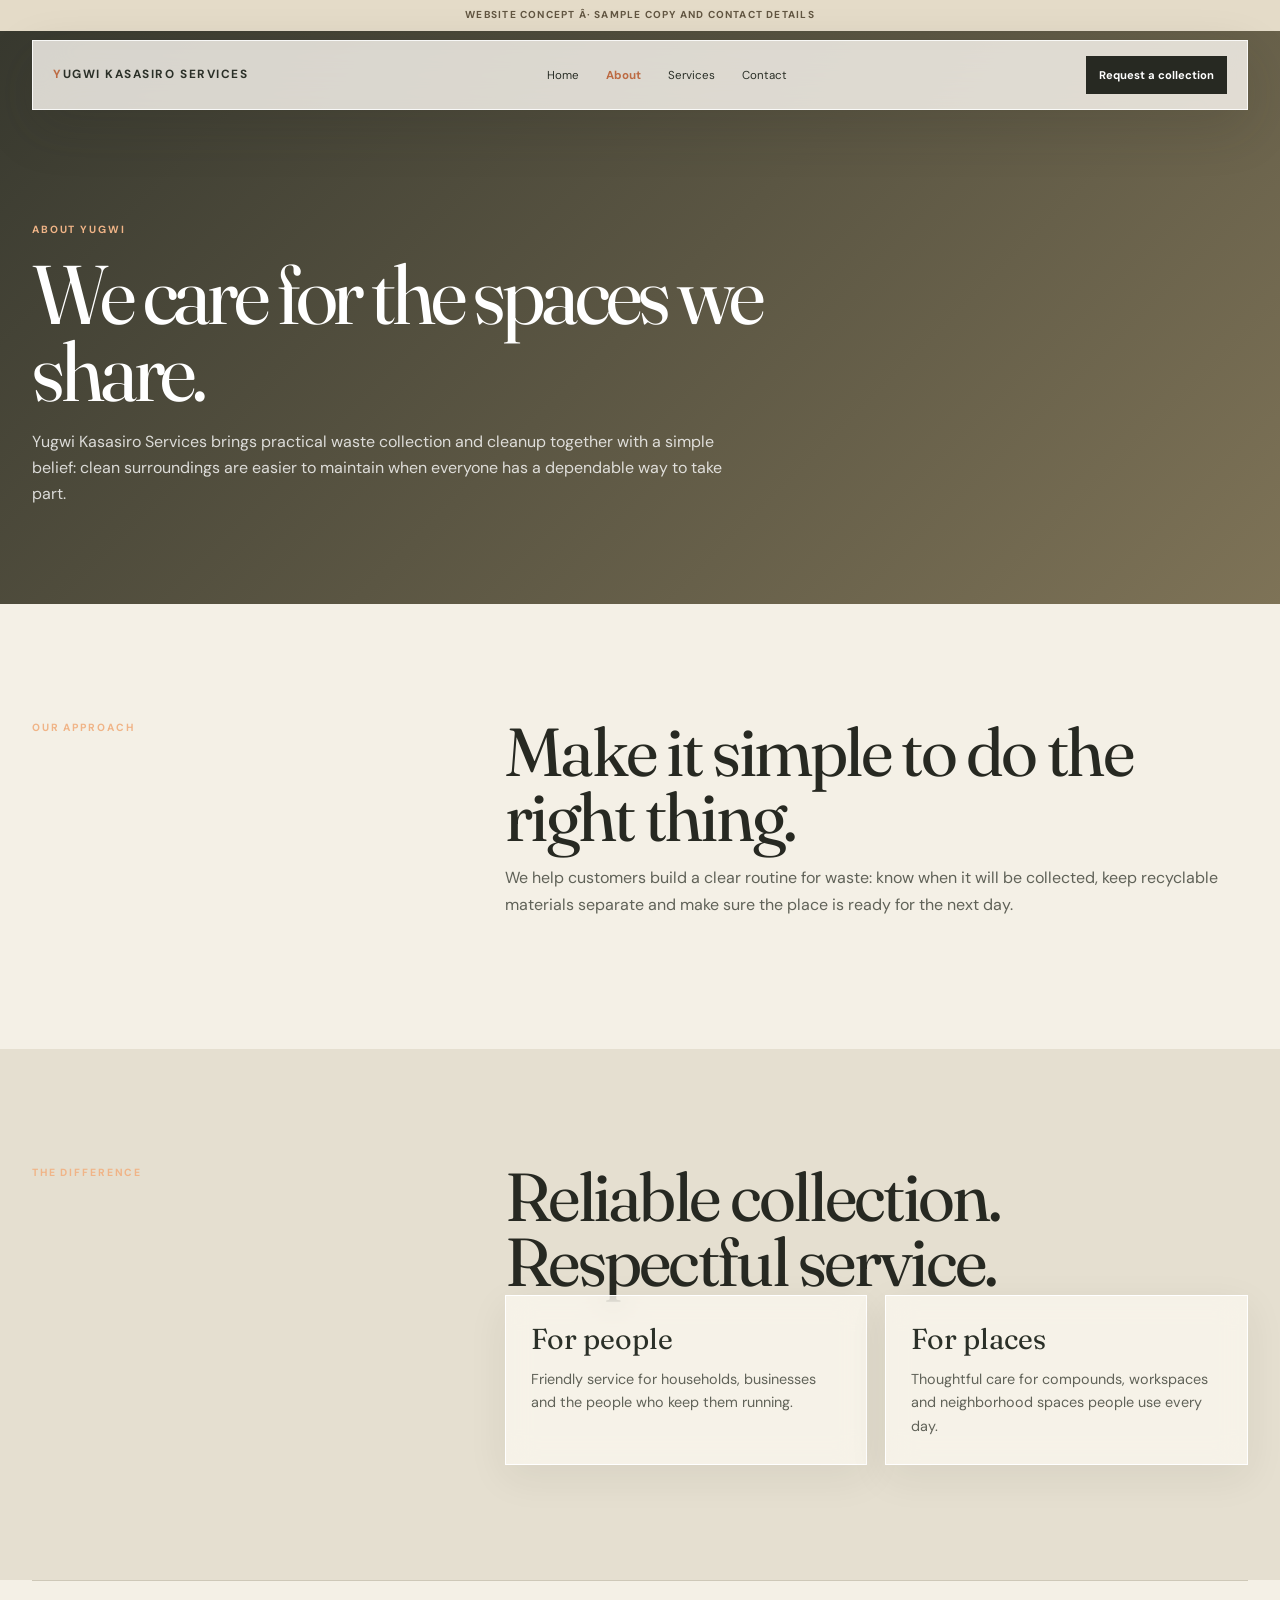
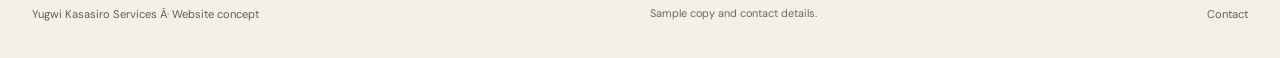
==== about.html @ 789e7cb8 "Remove concept sample banner" ====
﻿<!doctype html><html lang="en"><head><meta charset="utf-8"><meta name="viewport" content="width=device-width,initial-scale=1"><meta name="theme-color" content="#272922"><title>About | Yugwi Kasasiro Services</title><meta name="description" content="Learn about Yugwi Kasasiro Services and its approach to cleaner homes and shared places."><link rel="stylesheet" href="style.css"></head><body><div class="sample-strip">Website concept Â· sample copy and contact details</div><header class="site-header"><div class="wrap nav"><a class="brand" href="index.html"><span>Y</span>ugwi Kasasiro Services</a><nav class="nav-links" aria-label="Main navigation"><a href="index.html">Home</a><a aria-current="page" href="about.html">About</a><a href="services.html">Services</a><a href="contact.html">Contact</a></nav><a class="nav-contact" href="contact.html">Request a collection</a></div></header><main><section class="page-hero"><div class="wrap"><p class="eyebrow">About Yugwi</p><h1>We care for the spaces we share.</h1><p>Yugwi Kasasiro Services brings practical waste collection and cleanup together with a simple belief: clean surroundings are easier to maintain when everyone has a dependable way to take part.</p></div></section><section class="section"><div class="wrap intro-grid"><p class="label">Our approach</p><div><h2>Make it simple to do the right thing.</h2><p class="section-copy">We help customers build a clear routine for waste: know when it will be collected, keep recyclable materials separate and make sure the place is ready for the next day.</p></div></div></section><section class="section highlight"><div class="wrap"><div class="intro-grid"><p class="label">The difference</p><div><h2>Reliable collection. Respectful service.</h2><div class="columns"><article class="column-card"><h3>For people</h3><p>Friendly service for households, businesses and the people who keep them running.</p></article><article class="column-card"><h3>For places</h3><p>Thoughtful care for compounds, workspaces and neighborhood spaces people use every day.</p></article></div></div></div></div></section></main><footer class="wrap footer"><span>Yugwi Kasasiro Services Â· Website concept</span><span class="fiction-note">Sample copy and contact details.</span><a href="contact.html">Contact</a></footer></body></html>
---- style.css ----
@import url('https://fonts.googleapis.com/css2?family=DM+Sans:wght@400;500;600;700&family=Fraunces:opsz,wght@9..144,400;9..144,500&display=swap');
:root{--charcoal:#272922;--moss:#61704d;--rust:#bd6b43;--sand:#e8ddc8;--paper:#f4f0e6;--white:rgba(255,252,245,.77);--ink:#2b3028;--muted:#606258;--display:'Fraunces',Georgia,serif;--body:'DM Sans',Arial,sans-serif;--max:1320px}*{box-sizing:border-box}html{scroll-behavior:smooth}body{margin:0;background:var(--paper);color:var(--ink);font:400 16px/1.65 var(--body)}a{color:inherit}img{display:block;width:100%;height:100%;object-fit:cover}.wrap{width:min(var(--max),calc(100% - 64px));margin:auto}.sample-strip{padding:7px 5vw;background:#e4dbc8;color:#625642;text-align:center;font-size:.63rem;font-weight:700;letter-spacing:.12em;text-transform:uppercase}.site-header{position:absolute;z-index:10;top:40px;left:0;right:0}.nav{display:grid;grid-template-columns:auto 1fr auto;gap:26px;align-items:center;padding:15px 20px;background:rgba(255,252,245,.8);border:1px solid rgba(255,255,255,.83);box-shadow:0 18px 52px rgba(38,38,29,.16);backdrop-filter:blur(20px);-webkit-backdrop-filter:blur(20px)}.brand{font-size:.74rem;font-weight:700;letter-spacing:.13em;text-transform:uppercase;text-decoration:none}.brand span{color:var(--rust)}.nav-links{display:flex;justify-content:center;gap:clamp(15px,2.1vw,30px)}.nav-links a{font-size:.72rem;text-decoration:none}.nav-links a[aria-current=page]{color:var(--rust);font-weight:700}.nav-contact{padding:10px 13px;background:var(--charcoal);color:white;text-decoration:none;font-size:.7rem;font-weight:700}.hero{position:relative;min-height:740px;display:grid;grid-template-columns:1.05fr .95fr;gap:5vw;align-items:center;padding:160px 0 75px;color:white;background:#33372c;overflow:hidden}.hero>img{position:absolute;inset:0;z-index:0}.hero:after{content:'';position:absolute;inset:0;z-index:1;background:linear-gradient(90deg,rgba(31,34,28,.91),rgba(35,38,30,.71) 47%,rgba(29,31,26,.14)),linear-gradient(0deg,rgba(22,25,20,.35),transparent 55%)}.hero-copy,.hero-panel{position:relative;z-index:2}.eyebrow,.label{margin:0;color:#f0b487;font-size:.65rem;font-weight:700;letter-spacing:.18em;text-transform:uppercase}.hero h1{max-width:740px;margin:21px 0;font:400 clamp(3.4rem,7vw,7rem)/.93 var(--display);letter-spacing:-.05em}.hero h1 em{color:#e9b386;font-weight:400}.hero-lead{max-width:550px;color:rgba(255,255,255,.82);font-size:1rem}.link-button{display:inline-flex;gap:18px;align-items:center;margin-top:19px;padding:13px 16px;background:#e4ac7e;color:#332d26;text-decoration:none;font-size:.75rem;font-weight:700}.hero-panel{justify-self:end;width:min(100%,380px);padding:25px;background:rgba(248,244,232,.18);border:1px solid rgba(255,255,255,.58);box-shadow:0 20px 60px rgba(0,0,0,.2);backdrop-filter:blur(20px);-webkit-backdrop-filter:blur(20px)}.hero-panel h2{margin:9px 0 13px;font:400 1.95rem/1.05 var(--display)}.hero-panel p{margin:0;color:rgba(255,255,255,.82);font-size:.81rem}.hero-panel .label{color:#f2bd92}.section{padding:clamp(76px,9vw,122px) 0}.intro-grid{display:grid;grid-template-columns:.65fr 1.35fr;gap:9vw}.section h2{margin:0;color:var(--charcoal);font:400 clamp(2.7rem,5.3vw,5.3rem)/.96 var(--display);letter-spacing:-.04em}.section-copy{max-width:750px;color:var(--muted)}.service-list{display:grid;grid-template-columns:repeat(3,1fr);gap:12px;margin-top:40px}.service-card{min-height:218px;padding:23px;background:rgba(255,252,245,.64);border:1px solid rgba(255,255,255,.95);box-shadow:0 14px 42px rgba(47,45,34,.08);backdrop-filter:blur(15px);-webkit-backdrop-filter:blur(15px)}.service-card .number{color:var(--rust);font:400 1.65rem var(--display)}.service-card h3{margin:30px 0 10px;font:400 1.65rem/1 var(--display)}.service-card p{margin:0;color:var(--muted);font-size:.84rem}.highlight{background:#e5dfd0}.feature{display:grid;grid-template-columns:1fr .75fr;gap:8vw;align-items:center}.feature-note{padding:30px;background:rgba(255,252,245,.67);border:1px solid white;box-shadow:0 14px 42px rgba(47,45,34,.08);backdrop-filter:blur(15px);-webkit-backdrop-filter:blur(15px)}.feature-note .label{color:#9a573b}.feature-note p{color:var(--muted)}.columns{display:grid;grid-template-columns:repeat(2,1fr);gap:18px}.column-card{padding:25px;background:rgba(255,252,245,.66);border:1px solid white;box-shadow:0 12px 38px rgba(47,45,34,.07);backdrop-filter:blur(15px);-webkit-backdrop-filter:blur(15px)}.column-card h3{margin:0 0 12px;font:400 1.8rem var(--display)}.column-card p{margin:0;color:var(--muted);font-size:.9rem}.contact-panel{display:flex;justify-content:space-between;align-items:center;gap:26px;padding:30px;background:rgba(255,252,245,.67);border:1px solid white;box-shadow:0 14px 42px rgba(47,45,34,.08);backdrop-filter:blur(15px);-webkit-backdrop-filter:blur(15px)}.contact-panel h2{margin:6px 0;font-size:clamp(2.5rem,4.5vw,4.4rem)}.contact-panel p{margin:0;color:var(--muted);font-size:.86rem}.contact-details{display:grid;gap:8px;text-align:right;font-size:.79rem}.contact-details a{text-decoration:none}.page-hero{padding:190px 0 80px;background:linear-gradient(135deg,#38392f,#7e7357);color:white}.page-hero h1{max-width:850px;margin:18px 0;font:400 clamp(3.3rem,6.5vw,6.2rem)/.93 var(--display);letter-spacing:-.05em}.page-hero p:last-child{max-width:700px;color:rgba(255,255,255,.8)}.footer{display:flex;justify-content:space-between;gap:24px;padding:24px 0 34px;border-top:1px solid #cec8b8;color:#625f54;font-size:.7rem}.footer a{text-decoration:none}.fiction-note{font-size:.68rem;color:#6c6a60}.nav:focus-within,.link-button:focus-visible,a:focus-visible{outline:3px solid var(--rust);outline-offset:4px}@media(max-width:820px){.wrap{width:min(100% - 36px,var(--max))}.site-header{top:30px}.nav{grid-template-columns:1fr auto;gap:11px}.brand{grid-column:1/-1}.nav-links{justify-content:flex-start;flex-wrap:wrap;gap:14px}.nav-links a{font-size:.68rem}.nav-contact{justify-self:end}.hero{min-height:830px;grid-template-columns:1fr;align-content:end;gap:23px;padding:185px 0 42px}.hero h1{font-size:clamp(3.35rem,12vw,5.8rem)}.hero-panel{justify-self:start;width:min(100%,470px)}.intro-grid,.feature{grid-template-columns:1fr;gap:20px}.service-list,.columns{grid-template-columns:1fr}.service-card{min-height:165px}.service-card h3{margin-top:18px}.contact-panel{align-items:flex-start;flex-direction:column}.contact-details{text-align:left}.footer{flex-direction:column;gap:9px}}@media(prefers-reduced-motion:reduce){html{scroll-behavior:auto}*{animation:none!important;transition:none!important}}
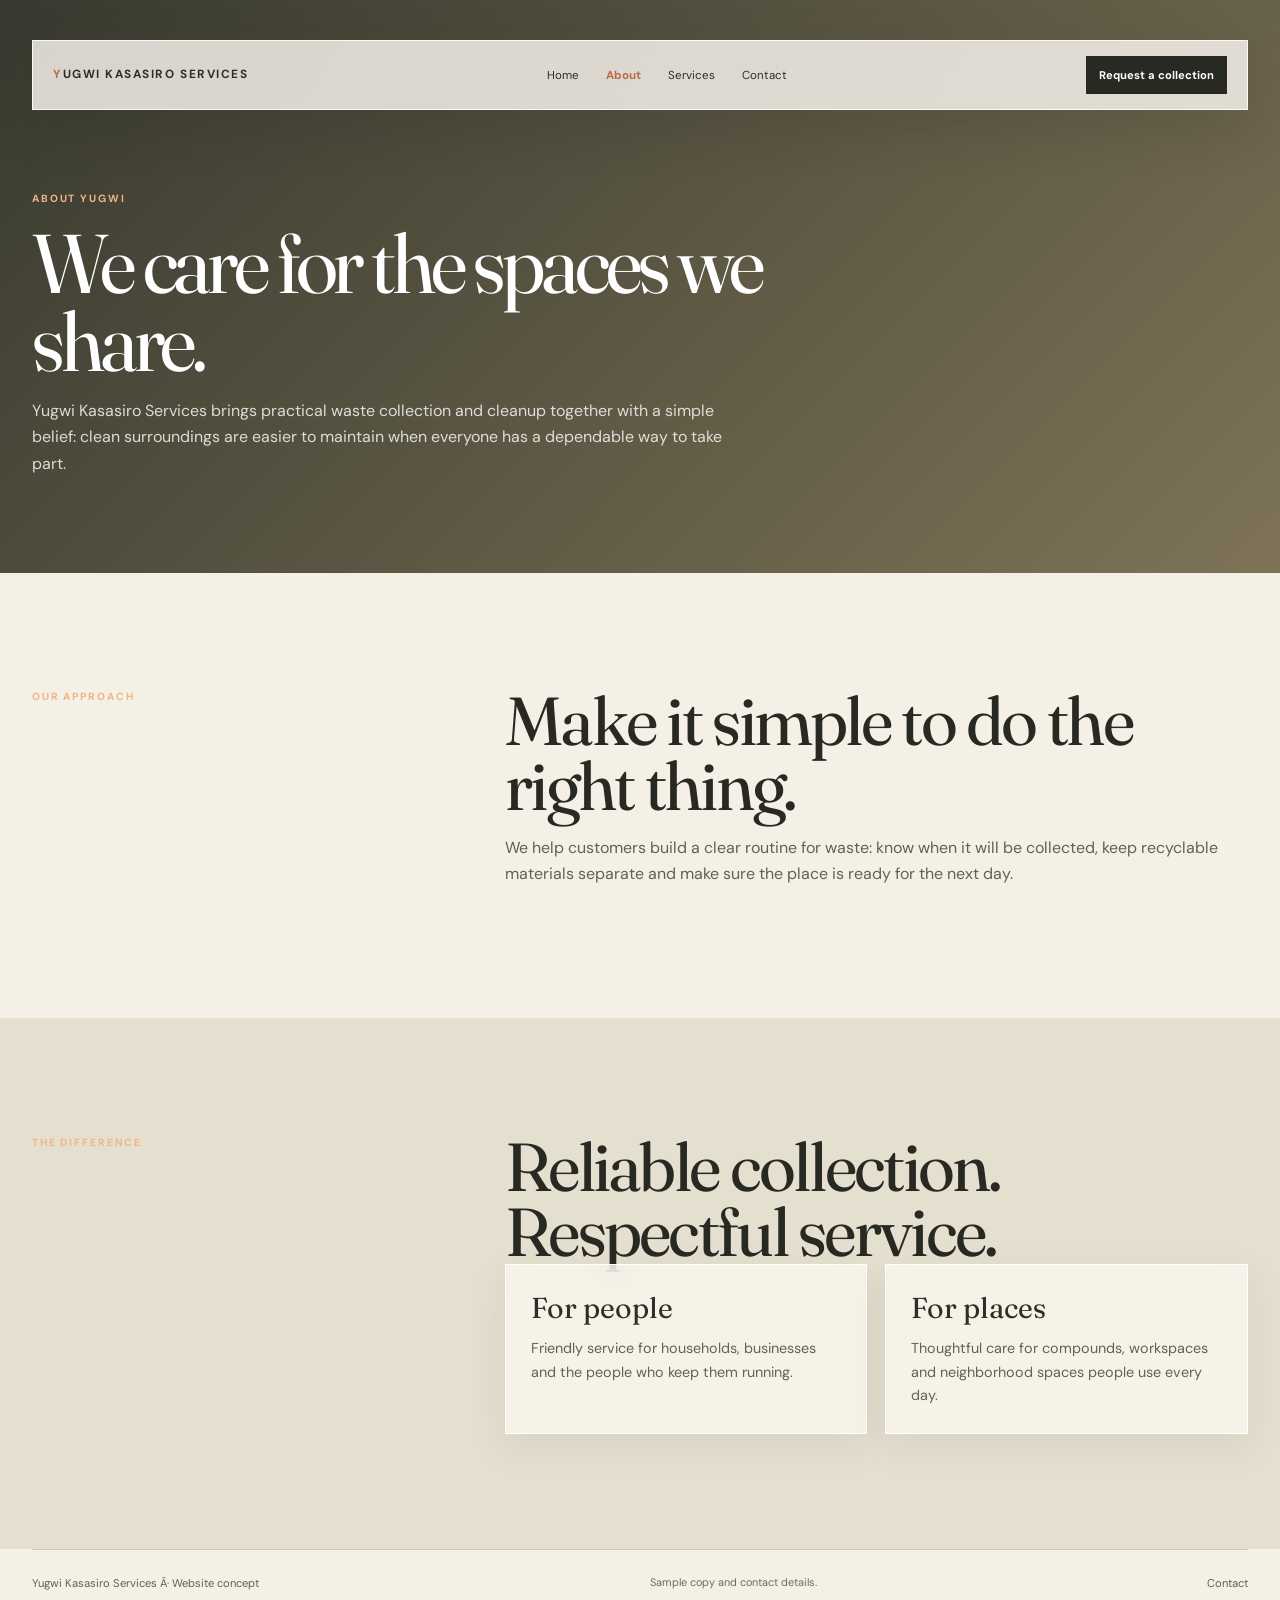
==== commit 6eac09d7: "Remove sample banner from site" ====
--- a/about.html
+++ b/about.html
@@ -1 +1 @@
-﻿<!doctype html><html lang="en"><head><meta charset="utf-8"><meta name="viewport" content="width=device-width,initial-scale=1"><meta name="theme-color" content="#272922"><title>About | Yugwi Kasasiro Services</title><meta name="description" content="Learn about Yugwi Kasasiro Services and its approach to cleaner homes and shared places."><link rel="stylesheet" href="style.css"></head><body><div class="sample-strip">Website concept Â· sample copy and contact details</div><header class="site-header"><div class="wrap nav"><a class="brand" href="index.html"><span>Y</span>ugwi Kasasiro Services</a><nav class="nav-links" aria-label="Main navigation"><a href="index.html">Home</a><a aria-current="page" href="about.html">About</a><a href="services.html">Services</a><a href="contact.html">Contact</a></nav><a class="nav-contact" href="contact.html">Request a collection</a></div></header><main><section class="page-hero"><div class="wrap"><p class="eyebrow">About Yugwi</p><h1>We care for the spaces we share.</h1><p>Yugwi Kasasiro Services brings practical waste collection and cleanup together with a simple belief: clean surroundings are easier to maintain when everyone has a dependable way to take part.</p></div></section><section class="section"><div class="wrap intro-grid"><p class="label">Our approach</p><div><h2>Make it simple to do the right thing.</h2><p class="section-copy">We help customers build a clear routine for waste: know when it will be collected, keep recyclable materials separate and make sure the place is ready for the next day.</p></div></div></section><section class="section highlight"><div class="wrap"><div class="intro-grid"><p class="label">The difference</p><div><h2>Reliable collection. Respectful service.</h2><div class="columns"><article class="column-card"><h3>For people</h3><p>Friendly service for households, businesses and the people who keep them running.</p></article><article class="column-card"><h3>For places</h3><p>Thoughtful care for compounds, workspaces and neighborhood spaces people use every day.</p></article></div></div></div></div></section></main><footer class="wrap footer"><span>Yugwi Kasasiro Services Â· Website concept</span><span class="fiction-note">Sample copy and contact details.</span><a href="contact.html">Contact</a></footer></body></html>
+<!doctype html><html lang="en"><head><meta charset="utf-8"><meta name="viewport" content="width=device-width,initial-scale=1"><meta name="theme-color" content="#272922"><title>About | Yugwi Kasasiro Services</title><meta name="description" content="Learn about Yugwi Kasasiro Services and its approach to cleaner homes and shared places."><link rel="stylesheet" href="style.css"></head><body><header class="site-header"><div class="wrap nav"><a class="brand" href="index.html"><span>Y</span>ugwi Kasasiro Services</a><nav class="nav-links" aria-label="Main navigation"><a href="index.html">Home</a><a aria-current="page" href="about.html">About</a><a href="services.html">Services</a><a href="contact.html">Contact</a></nav><a class="nav-contact" href="contact.html">Request a collection</a></div></header><main><section class="page-hero"><div class="wrap"><p class="eyebrow">About Yugwi</p><h1>We care for the spaces we share.</h1><p>Yugwi Kasasiro Services brings practical waste collection and cleanup together with a simple belief: clean surroundings are easier to maintain when everyone has a dependable way to take part.</p></div></section><section class="section"><div class="wrap intro-grid"><p class="label">Our approach</p><div><h2>Make it simple to do the right thing.</h2><p class="section-copy">We help customers build a clear routine for waste: know when it will be collected, keep recyclable materials separate and make sure the place is ready for the next day.</p></div></div></section><section class="section highlight"><div class="wrap"><div class="intro-grid"><p class="label">The difference</p><div><h2>Reliable collection. Respectful service.</h2><div class="columns"><article class="column-card"><h3>For people</h3><p>Friendly service for households, businesses and the people who keep them running.</p></article><article class="column-card"><h3>For places</h3><p>Thoughtful care for compounds, workspaces and neighborhood spaces people use every day.</p></article></div></div></div></div></section></main><footer class="wrap footer"><span>Yugwi Kasasiro Services Â· Website concept</span><span class="fiction-note">Sample copy and contact details.</span><a href="contact.html">Contact</a></footer></body></html>
--- a/style.css
+++ b/style.css
@@ -1,2 +1,2 @@
 @import url('https://fonts.googleapis.com/css2?family=DM+Sans:wght@400;500;600;700&family=Fraunces:opsz,wght@9..144,400;9..144,500&display=swap');
-:root{--charcoal:#272922;--moss:#61704d;--rust:#bd6b43;--sand:#e8ddc8;--paper:#f4f0e6;--white:rgba(255,252,245,.77);--ink:#2b3028;--muted:#606258;--display:'Fraunces',Georgia,serif;--body:'DM Sans',Arial,sans-serif;--max:1320px}*{box-sizing:border-box}html{scroll-behavior:smooth}body{margin:0;background:var(--paper);color:var(--ink);font:400 16px/1.65 var(--body)}a{color:inherit}img{display:block;width:100%;height:100%;object-fit:cover}.wrap{width:min(var(--max),calc(100% - 64px));margin:auto}.sample-strip{padding:7px 5vw;background:#e4dbc8;color:#625642;text-align:center;font-size:.63rem;font-weight:700;letter-spacing:.12em;text-transform:uppercase}.site-header{position:absolute;z-index:10;top:40px;left:0;right:0}.nav{display:grid;grid-template-columns:auto 1fr auto;gap:26px;align-items:center;padding:15px 20px;background:rgba(255,252,245,.8);border:1px solid rgba(255,255,255,.83);box-shadow:0 18px 52px rgba(38,38,29,.16);backdrop-filter:blur(20px);-webkit-backdrop-filter:blur(20px)}.brand{font-size:.74rem;font-weight:700;letter-spacing:.13em;text-transform:uppercase;text-decoration:none}.brand span{color:var(--rust)}.nav-links{display:flex;justify-content:center;gap:clamp(15px,2.1vw,30px)}.nav-links a{font-size:.72rem;text-decoration:none}.nav-links a[aria-current=page]{color:var(--rust);font-weight:700}.nav-contact{padding:10px 13px;background:var(--charcoal);color:white;text-decoration:none;font-size:.7rem;font-weight:700}.hero{position:relative;min-height:740px;display:grid;grid-template-columns:1.05fr .95fr;gap:5vw;align-items:center;padding:160px 0 75px;color:white;background:#33372c;overflow:hidden}.hero>img{position:absolute;inset:0;z-index:0}.hero:after{content:'';position:absolute;inset:0;z-index:1;background:linear-gradient(90deg,rgba(31,34,28,.91),rgba(35,38,30,.71) 47%,rgba(29,31,26,.14)),linear-gradient(0deg,rgba(22,25,20,.35),transparent 55%)}.hero-copy,.hero-panel{position:relative;z-index:2}.eyebrow,.label{margin:0;color:#f0b487;font-size:.65rem;font-weight:700;letter-spacing:.18em;text-transform:uppercase}.hero h1{max-width:740px;margin:21px 0;font:400 clamp(3.4rem,7vw,7rem)/.93 var(--display);letter-spacing:-.05em}.hero h1 em{color:#e9b386;font-weight:400}.hero-lead{max-width:550px;color:rgba(255,255,255,.82);font-size:1rem}.link-button{display:inline-flex;gap:18px;align-items:center;margin-top:19px;padding:13px 16px;background:#e4ac7e;color:#332d26;text-decoration:none;font-size:.75rem;font-weight:700}.hero-panel{justify-self:end;width:min(100%,380px);padding:25px;background:rgba(248,244,232,.18);border:1px solid rgba(255,255,255,.58);box-shadow:0 20px 60px rgba(0,0,0,.2);backdrop-filter:blur(20px);-webkit-backdrop-filter:blur(20px)}.hero-panel h2{margin:9px 0 13px;font:400 1.95rem/1.05 var(--display)}.hero-panel p{margin:0;color:rgba(255,255,255,.82);font-size:.81rem}.hero-panel .label{color:#f2bd92}.section{padding:clamp(76px,9vw,122px) 0}.intro-grid{display:grid;grid-template-columns:.65fr 1.35fr;gap:9vw}.section h2{margin:0;color:var(--charcoal);font:400 clamp(2.7rem,5.3vw,5.3rem)/.96 var(--display);letter-spacing:-.04em}.section-copy{max-width:750px;color:var(--muted)}.service-list{display:grid;grid-template-columns:repeat(3,1fr);gap:12px;margin-top:40px}.service-card{min-height:218px;padding:23px;background:rgba(255,252,245,.64);border:1px solid rgba(255,255,255,.95);box-shadow:0 14px 42px rgba(47,45,34,.08);backdrop-filter:blur(15px);-webkit-backdrop-filter:blur(15px)}.service-card .number{color:var(--rust);font:400 1.65rem var(--display)}.service-card h3{margin:30px 0 10px;font:400 1.65rem/1 var(--display)}.service-card p{margin:0;color:var(--muted);font-size:.84rem}.highlight{background:#e5dfd0}.feature{display:grid;grid-template-columns:1fr .75fr;gap:8vw;align-items:center}.feature-note{padding:30px;background:rgba(255,252,245,.67);border:1px solid white;box-shadow:0 14px 42px rgba(47,45,34,.08);backdrop-filter:blur(15px);-webkit-backdrop-filter:blur(15px)}.feature-note .label{color:#9a573b}.feature-note p{color:var(--muted)}.columns{display:grid;grid-template-columns:repeat(2,1fr);gap:18px}.column-card{padding:25px;background:rgba(255,252,245,.66);border:1px solid white;box-shadow:0 12px 38px rgba(47,45,34,.07);backdrop-filter:blur(15px);-webkit-backdrop-filter:blur(15px)}.column-card h3{margin:0 0 12px;font:400 1.8rem var(--display)}.column-card p{margin:0;color:var(--muted);font-size:.9rem}.contact-panel{display:flex;justify-content:space-between;align-items:center;gap:26px;padding:30px;background:rgba(255,252,245,.67);border:1px solid white;box-shadow:0 14px 42px rgba(47,45,34,.08);backdrop-filter:blur(15px);-webkit-backdrop-filter:blur(15px)}.contact-panel h2{margin:6px 0;font-size:clamp(2.5rem,4.5vw,4.4rem)}.contact-panel p{margin:0;color:var(--muted);font-size:.86rem}.contact-details{display:grid;gap:8px;text-align:right;font-size:.79rem}.contact-details a{text-decoration:none}.page-hero{padding:190px 0 80px;background:linear-gradient(135deg,#38392f,#7e7357);color:white}.page-hero h1{max-width:850px;margin:18px 0;font:400 clamp(3.3rem,6.5vw,6.2rem)/.93 var(--display);letter-spacing:-.05em}.page-hero p:last-child{max-width:700px;color:rgba(255,255,255,.8)}.footer{display:flex;justify-content:space-between;gap:24px;padding:24px 0 34px;border-top:1px solid #cec8b8;color:#625f54;font-size:.7rem}.footer a{text-decoration:none}.fiction-note{font-size:.68rem;color:#6c6a60}.nav:focus-within,.link-button:focus-visible,a:focus-visible{outline:3px solid var(--rust);outline-offset:4px}@media(max-width:820px){.wrap{width:min(100% - 36px,var(--max))}.site-header{top:30px}.nav{grid-template-columns:1fr auto;gap:11px}.brand{grid-column:1/-1}.nav-links{justify-content:flex-start;flex-wrap:wrap;gap:14px}.nav-links a{font-size:.68rem}.nav-contact{justify-self:end}.hero{min-height:830px;grid-template-columns:1fr;align-content:end;gap:23px;padding:185px 0 42px}.hero h1{font-size:clamp(3.35rem,12vw,5.8rem)}.hero-panel{justify-self:start;width:min(100%,470px)}.intro-grid,.feature{grid-template-columns:1fr;gap:20px}.service-list,.columns{grid-template-columns:1fr}.service-card{min-height:165px}.service-card h3{margin-top:18px}.contact-panel{align-items:flex-start;flex-direction:column}.contact-details{text-align:left}.footer{flex-direction:column;gap:9px}}@media(prefers-reduced-motion:reduce){html{scroll-behavior:auto}*{animation:none!important;transition:none!important}}
+:root{--charcoal:#272922;--moss:#61704d;--rust:#bd6b43;--sand:#e8ddc8;--paper:#f4f0e6;--white:rgba(255,252,245,.77);--ink:#2b3028;--muted:#606258;--display:'Fraunces',Georgia,serif;--body:'DM Sans',Arial,sans-serif;--max:1320px}*{box-sizing:border-box}html{scroll-behavior:smooth}body{margin:0;background:var(--paper);color:var(--ink);font:400 16px/1.65 var(--body)}a{color:inherit}img{display:block;width:100%;height:100%;object-fit:cover}.wrap{width:min(var(--max),calc(100% - 64px));margin:auto}.site-header{position:absolute;z-index:10;top:40px;left:0;right:0}.nav{display:grid;grid-template-columns:auto 1fr auto;gap:26px;align-items:center;padding:15px 20px;background:rgba(255,252,245,.8);border:1px solid rgba(255,255,255,.83);box-shadow:0 18px 52px rgba(38,38,29,.16);backdrop-filter:blur(20px);-webkit-backdrop-filter:blur(20px)}.brand{font-size:.74rem;font-weight:700;letter-spacing:.13em;text-transform:uppercase;text-decoration:none}.brand span{color:var(--rust)}.nav-links{display:flex;justify-content:center;gap:clamp(15px,2.1vw,30px)}.nav-links a{font-size:.72rem;text-decoration:none}.nav-links a[aria-current=page]{color:var(--rust);font-weight:700}.nav-contact{padding:10px 13px;background:var(--charcoal);color:white;text-decoration:none;font-size:.7rem;font-weight:700}.hero{position:relative;min-height:740px;display:grid;grid-template-columns:1.05fr .95fr;gap:5vw;align-items:center;padding:160px 0 75px;color:white;background:#33372c;overflow:hidden}.hero>img{position:absolute;inset:0;z-index:0}.hero:after{content:'';position:absolute;inset:0;z-index:1;background:linear-gradient(90deg,rgba(31,34,28,.91),rgba(35,38,30,.71) 47%,rgba(29,31,26,.14)),linear-gradient(0deg,rgba(22,25,20,.35),transparent 55%)}.hero-copy,.hero-panel{position:relative;z-index:2}.eyebrow,.label{margin:0;color:#f0b487;font-size:.65rem;font-weight:700;letter-spacing:.18em;text-transform:uppercase}.hero h1{max-width:740px;margin:21px 0;font:400 clamp(3.4rem,7vw,7rem)/.93 var(--display);letter-spacing:-.05em}.hero h1 em{color:#e9b386;font-weight:400}.hero-lead{max-width:550px;color:rgba(255,255,255,.82);font-size:1rem}.link-button{display:inline-flex;gap:18px;align-items:center;margin-top:19px;padding:13px 16px;background:#e4ac7e;color:#332d26;text-decoration:none;font-size:.75rem;font-weight:700}.hero-panel{justify-self:end;width:min(100%,380px);padding:25px;background:rgba(248,244,232,.18);border:1px solid rgba(255,255,255,.58);box-shadow:0 20px 60px rgba(0,0,0,.2);backdrop-filter:blur(20px);-webkit-backdrop-filter:blur(20px)}.hero-panel h2{margin:9px 0 13px;font:400 1.95rem/1.05 var(--display)}.hero-panel p{margin:0;color:rgba(255,255,255,.82);font-size:.81rem}.hero-panel .label{color:#f2bd92}.section{padding:clamp(76px,9vw,122px) 0}.intro-grid{display:grid;grid-template-columns:.65fr 1.35fr;gap:9vw}.section h2{margin:0;color:var(--charcoal);font:400 clamp(2.7rem,5.3vw,5.3rem)/.96 var(--display);letter-spacing:-.04em}.section-copy{max-width:750px;color:var(--muted)}.service-list{display:grid;grid-template-columns:repeat(3,1fr);gap:12px;margin-top:40px}.service-card{min-height:218px;padding:23px;background:rgba(255,252,245,.64);border:1px solid rgba(255,255,255,.95);box-shadow:0 14px 42px rgba(47,45,34,.08);backdrop-filter:blur(15px);-webkit-backdrop-filter:blur(15px)}.service-card .number{color:var(--rust);font:400 1.65rem var(--display)}.service-card h3{margin:30px 0 10px;font:400 1.65rem/1 var(--display)}.service-card p{margin:0;color:var(--muted);font-size:.84rem}.highlight{background:#e5dfd0}.feature{display:grid;grid-template-columns:1fr .75fr;gap:8vw;align-items:center}.feature-note{padding:30px;background:rgba(255,252,245,.67);border:1px solid white;box-shadow:0 14px 42px rgba(47,45,34,.08);backdrop-filter:blur(15px);-webkit-backdrop-filter:blur(15px)}.feature-note .label{color:#9a573b}.feature-note p{color:var(--muted)}.columns{display:grid;grid-template-columns:repeat(2,1fr);gap:18px}.column-card{padding:25px;background:rgba(255,252,245,.66);border:1px solid white;box-shadow:0 12px 38px rgba(47,45,34,.07);backdrop-filter:blur(15px);-webkit-backdrop-filter:blur(15px)}.column-card h3{margin:0 0 12px;font:400 1.8rem var(--display)}.column-card p{margin:0;color:var(--muted);font-size:.9rem}.contact-panel{display:flex;justify-content:space-between;align-items:center;gap:26px;padding:30px;background:rgba(255,252,245,.67);border:1px solid white;box-shadow:0 14px 42px rgba(47,45,34,.08);backdrop-filter:blur(15px);-webkit-backdrop-filter:blur(15px)}.contact-panel h2{margin:6px 0;font-size:clamp(2.5rem,4.5vw,4.4rem)}.contact-panel p{margin:0;color:var(--muted);font-size:.86rem}.contact-details{display:grid;gap:8px;text-align:right;font-size:.79rem}.contact-details a{text-decoration:none}.page-hero{padding:190px 0 80px;background:linear-gradient(135deg,#38392f,#7e7357);color:white}.page-hero h1{max-width:850px;margin:18px 0;font:400 clamp(3.3rem,6.5vw,6.2rem)/.93 var(--display);letter-spacing:-.05em}.page-hero p:last-child{max-width:700px;color:rgba(255,255,255,.8)}.footer{display:flex;justify-content:space-between;gap:24px;padding:24px 0 34px;border-top:1px solid #cec8b8;color:#625f54;font-size:.7rem}.footer a{text-decoration:none}.fiction-note{font-size:.68rem;color:#6c6a60}.nav:focus-within,.link-button:focus-visible,a:focus-visible{outline:3px solid var(--rust);outline-offset:4px}@media(max-width:820px){.wrap{width:min(100% - 36px,var(--max))}.site-header{top:30px}.nav{grid-template-columns:1fr auto;gap:11px}.brand{grid-column:1/-1}.nav-links{justify-content:flex-start;flex-wrap:wrap;gap:14px}.nav-links a{font-size:.68rem}.nav-contact{justify-self:end}.hero{min-height:830px;grid-template-columns:1fr;align-content:end;gap:23px;padding:185px 0 42px}.hero h1{font-size:clamp(3.35rem,12vw,5.8rem)}.hero-panel{justify-self:start;width:min(100%,470px)}.intro-grid,.feature{grid-template-columns:1fr;gap:20px}.service-list,.columns{grid-template-columns:1fr}.service-card{min-height:165px}.service-card h3{margin-top:18px}.contact-panel{align-items:flex-start;flex-direction:column}.contact-details{text-align:left}.footer{flex-direction:column;gap:9px}}@media(prefers-reduced-motion:reduce){html{scroll-behavior:auto}*{animation:none!important;transition:none!important}}
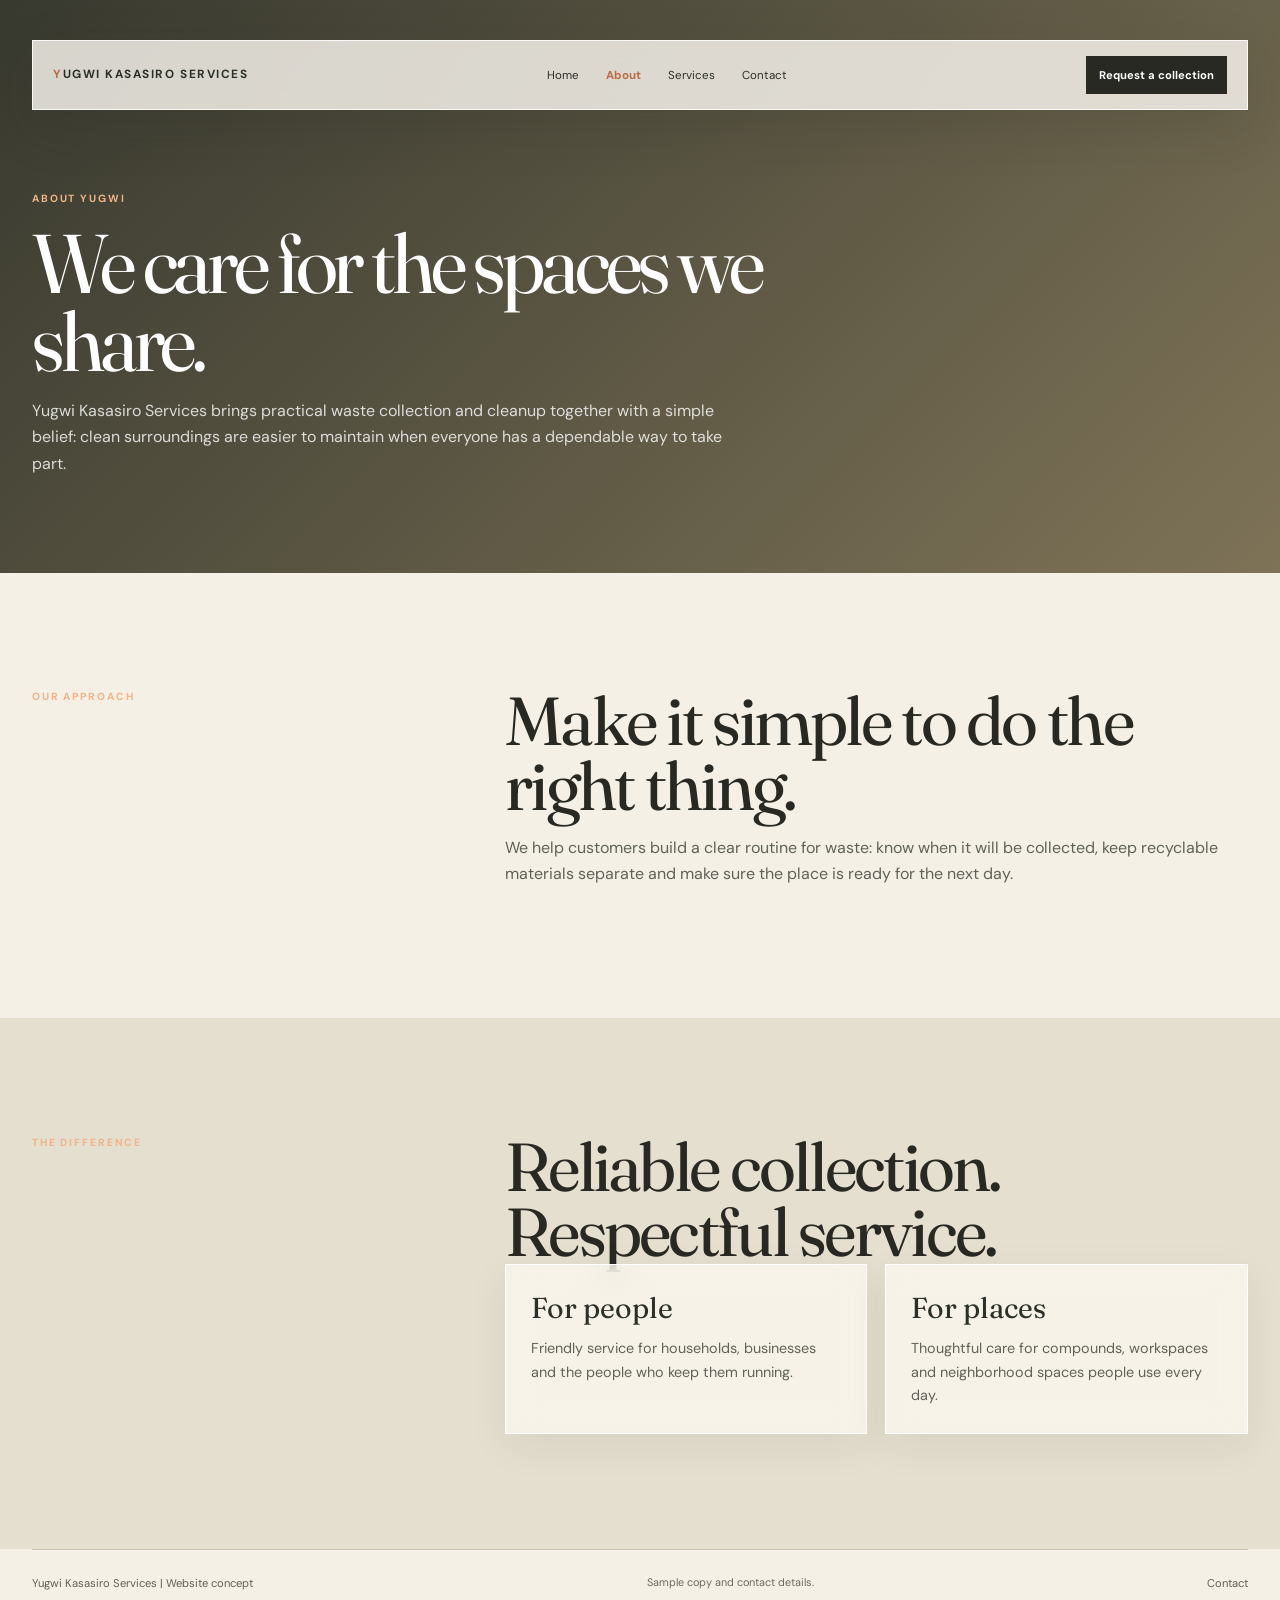
==== commit b96df0cc: "Fix text encoding in website copy" ====
--- a/about.html
+++ b/about.html
@@ -1 +1 @@
-<!doctype html><html lang="en"><head><meta charset="utf-8"><meta name="viewport" content="width=device-width,initial-scale=1"><meta name="theme-color" content="#272922"><title>About | Yugwi Kasasiro Services</title><meta name="description" content="Learn about Yugwi Kasasiro Services and its approach to cleaner homes and shared places."><link rel="stylesheet" href="style.css"></head><body><header class="site-header"><div class="wrap nav"><a class="brand" href="index.html"><span>Y</span>ugwi Kasasiro Services</a><nav class="nav-links" aria-label="Main navigation"><a href="index.html">Home</a><a aria-current="page" href="about.html">About</a><a href="services.html">Services</a><a href="contact.html">Contact</a></nav><a class="nav-contact" href="contact.html">Request a collection</a></div></header><main><section class="page-hero"><div class="wrap"><p class="eyebrow">About Yugwi</p><h1>We care for the spaces we share.</h1><p>Yugwi Kasasiro Services brings practical waste collection and cleanup together with a simple belief: clean surroundings are easier to maintain when everyone has a dependable way to take part.</p></div></section><section class="section"><div class="wrap intro-grid"><p class="label">Our approach</p><div><h2>Make it simple to do the right thing.</h2><p class="section-copy">We help customers build a clear routine for waste: know when it will be collected, keep recyclable materials separate and make sure the place is ready for the next day.</p></div></div></section><section class="section highlight"><div class="wrap"><div class="intro-grid"><p class="label">The difference</p><div><h2>Reliable collection. Respectful service.</h2><div class="columns"><article class="column-card"><h3>For people</h3><p>Friendly service for households, businesses and the people who keep them running.</p></article><article class="column-card"><h3>For places</h3><p>Thoughtful care for compounds, workspaces and neighborhood spaces people use every day.</p></article></div></div></div></div></section></main><footer class="wrap footer"><span>Yugwi Kasasiro Services Â· Website concept</span><span class="fiction-note">Sample copy and contact details.</span><a href="contact.html">Contact</a></footer></body></html>
+<!doctype html><html lang="en"><head><meta charset="utf-8"><meta name="viewport" content="width=device-width,initial-scale=1"><meta name="theme-color" content="#272922"><title>About | Yugwi Kasasiro Services</title><meta name="description" content="Learn about Yugwi Kasasiro Services and its approach to cleaner homes and shared places."><link rel="stylesheet" href="style.css"></head><body><header class="site-header"><div class="wrap nav"><a class="brand" href="index.html"><span>Y</span>ugwi Kasasiro Services</a><nav class="nav-links" aria-label="Main navigation"><a href="index.html">Home</a><a aria-current="page" href="about.html">About</a><a href="services.html">Services</a><a href="contact.html">Contact</a></nav><a class="nav-contact" href="contact.html">Request a collection</a></div></header><main><section class="page-hero"><div class="wrap"><p class="eyebrow">About Yugwi</p><h1>We care for the spaces we share.</h1><p>Yugwi Kasasiro Services brings practical waste collection and cleanup together with a simple belief: clean surroundings are easier to maintain when everyone has a dependable way to take part.</p></div></section><section class="section"><div class="wrap intro-grid"><p class="label">Our approach</p><div><h2>Make it simple to do the right thing.</h2><p class="section-copy">We help customers build a clear routine for waste: know when it will be collected, keep recyclable materials separate and make sure the place is ready for the next day.</p></div></div></section><section class="section highlight"><div class="wrap"><div class="intro-grid"><p class="label">The difference</p><div><h2>Reliable collection. Respectful service.</h2><div class="columns"><article class="column-card"><h3>For people</h3><p>Friendly service for households, businesses and the people who keep them running.</p></article><article class="column-card"><h3>For places</h3><p>Thoughtful care for compounds, workspaces and neighborhood spaces people use every day.</p></article></div></div></div></div></section></main><footer class="wrap footer"><span>Yugwi Kasasiro Services  |  Website concept</span><span class="fiction-note">Sample copy and contact details.</span><a href="contact.html">Contact</a></footer></body></html>
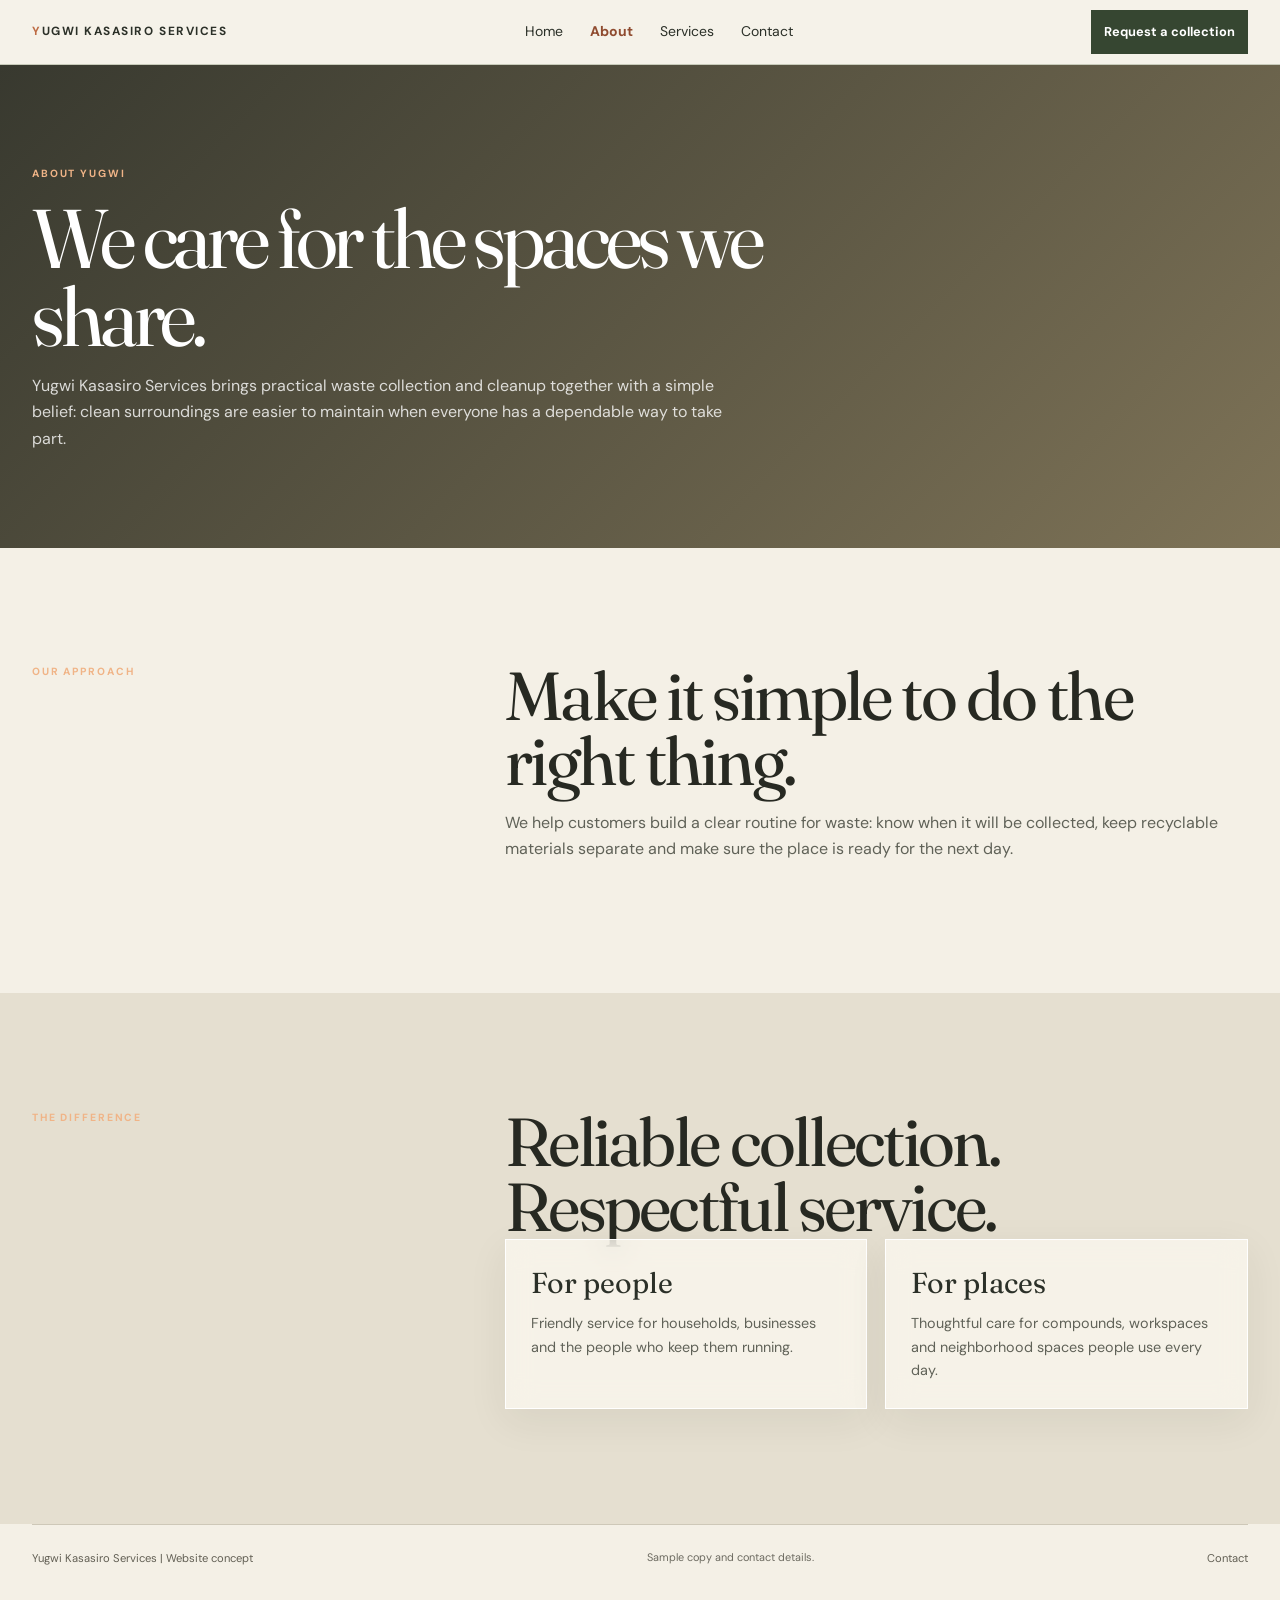
==== commit 4297dda0: "Restore the photo homepage and unify Yugwi navigation" ====
--- a/about.html
+++ b/about.html
@@ -1 +1 @@
-<!doctype html><html lang="en"><head><meta charset="utf-8"><meta name="viewport" content="width=device-width,initial-scale=1"><meta name="theme-color" content="#272922"><title>About | Yugwi Kasasiro Services</title><meta name="description" content="Learn about Yugwi Kasasiro Services and its approach to cleaner homes and shared places."><link rel="stylesheet" href="style.css"></head><body><header class="site-header"><div class="wrap nav"><a class="brand" href="index.html"><span>Y</span>ugwi Kasasiro Services</a><nav class="nav-links" aria-label="Main navigation"><a href="index.html">Home</a><a aria-current="page" href="about.html">About</a><a href="services.html">Services</a><a href="contact.html">Contact</a></nav><a class="nav-contact" href="contact.html">Request a collection</a></div></header><main><section class="page-hero"><div class="wrap"><p class="eyebrow">About Yugwi</p><h1>We care for the spaces we share.</h1><p>Yugwi Kasasiro Services brings practical waste collection and cleanup together with a simple belief: clean surroundings are easier to maintain when everyone has a dependable way to take part.</p></div></section><section class="section"><div class="wrap intro-grid"><p class="label">Our approach</p><div><h2>Make it simple to do the right thing.</h2><p class="section-copy">We help customers build a clear routine for waste: know when it will be collected, keep recyclable materials separate and make sure the place is ready for the next day.</p></div></div></section><section class="section highlight"><div class="wrap"><div class="intro-grid"><p class="label">The difference</p><div><h2>Reliable collection. Respectful service.</h2><div class="columns"><article class="column-card"><h3>For people</h3><p>Friendly service for households, businesses and the people who keep them running.</p></article><article class="column-card"><h3>For places</h3><p>Thoughtful care for compounds, workspaces and neighborhood spaces people use every day.</p></article></div></div></div></div></section></main><footer class="wrap footer"><span>Yugwi Kasasiro Services  |  Website concept</span><span class="fiction-note">Sample copy and contact details.</span><a href="contact.html">Contact</a></footer></body></html>
+<!doctype html><html lang="en"><head><meta charset="utf-8"><meta name="viewport" content="width=device-width,initial-scale=1"><meta name="theme-color" content="#272922"><title>About | Yugwi Kasasiro Services</title><meta name="description" content="Learn about Yugwi Kasasiro Services and its approach to cleaner homes and shared places."><link rel="stylesheet" href="style.css?v=photo-home-2"></head><body><header class="site-header yugwi-header"><div class="wrap nav"><a class="brand" href="index.html"><span>Y</span>ugwi Kasasiro Services</a><nav class="nav-links" aria-label="Main navigation"><a href="index.html">Home</a><a aria-current="page" href="about.html">About</a><a href="services.html">Services</a><a href="contact.html">Contact</a></nav><a class="nav-contact" href="index.html#collection">Request a collection</a></div></header><main><section class="page-hero"><div class="wrap"><p class="eyebrow">About Yugwi</p><h1>We care for the spaces we share.</h1><p>Yugwi Kasasiro Services brings practical waste collection and cleanup together with a simple belief: clean surroundings are easier to maintain when everyone has a dependable way to take part.</p></div></section><section class="section"><div class="wrap intro-grid"><p class="label">Our approach</p><div><h2>Make it simple to do the right thing.</h2><p class="section-copy">We help customers build a clear routine for waste: know when it will be collected, keep recyclable materials separate and make sure the place is ready for the next day.</p></div></div></section><section class="section highlight"><div class="wrap"><div class="intro-grid"><p class="label">The difference</p><div><h2>Reliable collection. Respectful service.</h2><div class="columns"><article class="column-card"><h3>For people</h3><p>Friendly service for households, businesses and the people who keep them running.</p></article><article class="column-card"><h3>For places</h3><p>Thoughtful care for compounds, workspaces and neighborhood spaces people use every day.</p></article></div></div></div></div></section></main><footer class="wrap footer"><span>Yugwi Kasasiro Services  |  Website concept</span><span class="fiction-note">Sample copy and contact details.</span><a href="contact.html">Contact</a></footer></body></html>
--- a/style.css
+++ b/style.css
@@ -1,2 +1,268 @@
 @import url('https://fonts.googleapis.com/css2?family=DM+Sans:wght@400;500;600;700&family=Fraunces:opsz,wght@9..144,400;9..144,500&display=swap');
 :root{--charcoal:#272922;--moss:#61704d;--rust:#bd6b43;--sand:#e8ddc8;--paper:#f4f0e6;--white:rgba(255,252,245,.77);--ink:#2b3028;--muted:#606258;--display:'Fraunces',Georgia,serif;--body:'DM Sans',Arial,sans-serif;--max:1320px}*{box-sizing:border-box}html{scroll-behavior:smooth}body{margin:0;background:var(--paper);color:var(--ink);font:400 16px/1.65 var(--body)}a{color:inherit}img{display:block;width:100%;height:100%;object-fit:cover}.wrap{width:min(var(--max),calc(100% - 64px));margin:auto}.site-header{position:absolute;z-index:10;top:40px;left:0;right:0}.nav{display:grid;grid-template-columns:auto 1fr auto;gap:26px;align-items:center;padding:15px 20px;background:rgba(255,252,245,.8);border:1px solid rgba(255,255,255,.83);box-shadow:0 18px 52px rgba(38,38,29,.16);backdrop-filter:blur(20px);-webkit-backdrop-filter:blur(20px)}.brand{font-size:.74rem;font-weight:700;letter-spacing:.13em;text-transform:uppercase;text-decoration:none}.brand span{color:var(--rust)}.nav-links{display:flex;justify-content:center;gap:clamp(15px,2.1vw,30px)}.nav-links a{font-size:.72rem;text-decoration:none}.nav-links a[aria-current=page]{color:var(--rust);font-weight:700}.nav-contact{padding:10px 13px;background:var(--charcoal);color:white;text-decoration:none;font-size:.7rem;font-weight:700}.hero{position:relative;min-height:740px;display:grid;grid-template-columns:1.05fr .95fr;gap:5vw;align-items:center;padding:160px 0 75px;color:white;background:#33372c;overflow:hidden}.hero>img{position:absolute;inset:0;z-index:0}.hero:after{content:'';position:absolute;inset:0;z-index:1;background:linear-gradient(90deg,rgba(31,34,28,.91),rgba(35,38,30,.71) 47%,rgba(29,31,26,.14)),linear-gradient(0deg,rgba(22,25,20,.35),transparent 55%)}.hero-copy,.hero-panel{position:relative;z-index:2}.eyebrow,.label{margin:0;color:#f0b487;font-size:.65rem;font-weight:700;letter-spacing:.18em;text-transform:uppercase}.hero h1{max-width:740px;margin:21px 0;font:400 clamp(3.4rem,7vw,7rem)/.93 var(--display);letter-spacing:-.05em}.hero h1 em{color:#e9b386;font-weight:400}.hero-lead{max-width:550px;color:rgba(255,255,255,.82);font-size:1rem}.link-button{display:inline-flex;gap:18px;align-items:center;margin-top:19px;padding:13px 16px;background:#e4ac7e;color:#332d26;text-decoration:none;font-size:.75rem;font-weight:700}.hero-panel{justify-self:end;width:min(100%,380px);padding:25px;background:rgba(248,244,232,.18);border:1px solid rgba(255,255,255,.58);box-shadow:0 20px 60px rgba(0,0,0,.2);backdrop-filter:blur(20px);-webkit-backdrop-filter:blur(20px)}.hero-panel h2{margin:9px 0 13px;font:400 1.95rem/1.05 var(--display)}.hero-panel p{margin:0;color:rgba(255,255,255,.82);font-size:.81rem}.hero-panel .label{color:#f2bd92}.section{padding:clamp(76px,9vw,122px) 0}.intro-grid{display:grid;grid-template-columns:.65fr 1.35fr;gap:9vw}.section h2{margin:0;color:var(--charcoal);font:400 clamp(2.7rem,5.3vw,5.3rem)/.96 var(--display);letter-spacing:-.04em}.section-copy{max-width:750px;color:var(--muted)}.service-list{display:grid;grid-template-columns:repeat(3,1fr);gap:12px;margin-top:40px}.service-card{min-height:218px;padding:23px;background:rgba(255,252,245,.64);border:1px solid rgba(255,255,255,.95);box-shadow:0 14px 42px rgba(47,45,34,.08);backdrop-filter:blur(15px);-webkit-backdrop-filter:blur(15px)}.service-card .number{color:var(--rust);font:400 1.65rem var(--display)}.service-card h3{margin:30px 0 10px;font:400 1.65rem/1 var(--display)}.service-card p{margin:0;color:var(--muted);font-size:.84rem}.highlight{background:#e5dfd0}.feature{display:grid;grid-template-columns:1fr .75fr;gap:8vw;align-items:center}.feature-note{padding:30px;background:rgba(255,252,245,.67);border:1px solid white;box-shadow:0 14px 42px rgba(47,45,34,.08);backdrop-filter:blur(15px);-webkit-backdrop-filter:blur(15px)}.feature-note .label{color:#9a573b}.feature-note p{color:var(--muted)}.columns{display:grid;grid-template-columns:repeat(2,1fr);gap:18px}.column-card{padding:25px;background:rgba(255,252,245,.66);border:1px solid white;box-shadow:0 12px 38px rgba(47,45,34,.07);backdrop-filter:blur(15px);-webkit-backdrop-filter:blur(15px)}.column-card h3{margin:0 0 12px;font:400 1.8rem var(--display)}.column-card p{margin:0;color:var(--muted);font-size:.9rem}.contact-panel{display:flex;justify-content:space-between;align-items:center;gap:26px;padding:30px;background:rgba(255,252,245,.67);border:1px solid white;box-shadow:0 14px 42px rgba(47,45,34,.08);backdrop-filter:blur(15px);-webkit-backdrop-filter:blur(15px)}.contact-panel h2{margin:6px 0;font-size:clamp(2.5rem,4.5vw,4.4rem)}.contact-panel p{margin:0;color:var(--muted);font-size:.86rem}.contact-details{display:grid;gap:8px;text-align:right;font-size:.79rem}.contact-details a{text-decoration:none}.page-hero{padding:190px 0 80px;background:linear-gradient(135deg,#38392f,#7e7357);color:white}.page-hero h1{max-width:850px;margin:18px 0;font:400 clamp(3.3rem,6.5vw,6.2rem)/.93 var(--display);letter-spacing:-.05em}.page-hero p:last-child{max-width:700px;color:rgba(255,255,255,.8)}.footer{display:flex;justify-content:space-between;gap:24px;padding:24px 0 34px;border-top:1px solid #cec8b8;color:#625f54;font-size:.7rem}.footer a{text-decoration:none}.fiction-note{font-size:.68rem;color:#6c6a60}.nav:focus-within,.link-button:focus-visible,a:focus-visible{outline:3px solid var(--rust);outline-offset:4px}@media(max-width:820px){.wrap{width:min(100% - 36px,var(--max))}.site-header{top:30px}.nav{grid-template-columns:1fr auto;gap:11px}.brand{grid-column:1/-1}.nav-links{justify-content:flex-start;flex-wrap:wrap;gap:14px}.nav-links a{font-size:.68rem}.nav-contact{justify-self:end}.hero{min-height:830px;grid-template-columns:1fr;align-content:end;gap:23px;padding:185px 0 42px}.hero h1{font-size:clamp(3.35rem,12vw,5.8rem)}.hero-panel{justify-self:start;width:min(100%,470px)}.intro-grid,.feature{grid-template-columns:1fr;gap:20px}.service-list,.columns{grid-template-columns:1fr}.service-card{min-height:165px}.service-card h3{margin-top:18px}.contact-panel{align-items:flex-start;flex-direction:column}.contact-details{text-align:left}.footer{flex-direction:column;gap:9px}}@media(prefers-reduced-motion:reduce){html{scroll-behavior:auto}*{animation:none!important;transition:none!important}}
+
+.collection-home,
+.yugwi-header {
+  --pickup-green: #364631;
+  --pickup-border: #c8cbba;
+  background: #f5f2e9;
+}
+
+.yugwi-header {
+  position: relative;
+  top: auto;
+  border-bottom: 1px solid var(--pickup-border);
+}
+
+.yugwi-header .nav {
+  background: none;
+  border: 0;
+  box-shadow: none;
+  backdrop-filter: none;
+  padding: 10px 0;
+}
+
+.yugwi-header .nav a {
+  display: inline-flex;
+  align-items: center;
+  min-height: 44px;
+}
+
+.yugwi-header .nav-links a {
+  font-size: .875rem;
+}
+
+.yugwi-header .nav-links a[aria-current=page] {
+  color: #8f4b2f;
+}
+
+.yugwi-header .nav .nav-contact {
+  background: var(--pickup-green);
+  font-size: .8rem;
+}
+
+.yugwi-header + main > .page-hero {
+  padding-top: clamp(52px, 8vw, 100px);
+}
+
+.pickup-hero {
+  grid-template-columns: minmax(0, 1fr);
+  min-height: clamp(510px, 73svh, 740px);
+  align-items: end;
+  padding: 60px 0 clamp(44px, 7vw, 96px);
+}
+
+.pickup-hero > img {
+  object-position: center 55%;
+}
+
+.pickup-hero .hero-copy {
+  margin-block: 0;
+  margin-inline: auto;
+}
+
+.pickup-hero h1 {
+  max-width: 11ch;
+}
+
+.collection-section {
+  max-width: 730px;
+  margin-top: clamp(24px, 5vw, 64px);
+}
+
+.collection-copy {
+  padding: clamp(24px, 4vw, 52px);
+  background: #fffdf7;
+  border: 1px solid var(--pickup-border);
+}
+
+.collection-copy h2 {
+  margin: 0 0 22px;
+  color: var(--pickup-green);
+  font: 400 clamp(2rem, 4vw, 3.8rem)/1 var(--display);
+  letter-spacing: -.04em;
+}
+
+#collection-form > label,
+.collection-options legend {
+  display: block;
+  margin-bottom: 5px;
+  padding: 0;
+  font-size: .88rem;
+  font-weight: 700;
+}
+
+#area {
+  width: 100%;
+  min-height: 48px;
+  padding: 10px 12px;
+  border: 1px solid #777d6c;
+  border-radius: 3px;
+  background: #fff;
+  color: inherit;
+  font: inherit;
+}
+
+.collection-options {
+  min-width: 0;
+  margin: 13px 0 0;
+  padding: 0;
+  border: 0;
+}
+
+.collection-choices {
+  display: grid;
+  grid-auto-columns: 1fr;
+  grid-auto-flow: column;
+  gap: 7px;
+}
+
+.collection-choices label {
+  display: flex;
+  align-items: center;
+  gap: 7px;
+  min-height: 44px;
+  padding: 7px 8px;
+  border: 1px solid #777d6c;
+  border-radius: 3px;
+  font-size: .82rem;
+  line-height: 1.2;
+  cursor: pointer;
+}
+
+.collection-choices label:has(:checked) {
+  background: #e4ebde;
+  border-color: var(--pickup-green);
+}
+
+.collection-choices input {
+  flex-shrink: 0;
+  margin: 0;
+  accent-color: var(--pickup-green);
+}
+
+#collection-form button {
+  display: flex;
+  justify-content: space-between;
+  align-items: center;
+  width: 100%;
+  min-height: 48px;
+  margin-top: 18px;
+  padding: 10px 14px;
+  border: 0;
+  border-radius: 3px;
+  background: var(--pickup-green);
+  color: white;
+  font: 700 .92rem/1.4 var(--body);
+  cursor: pointer;
+}
+
+#collection-form button:hover:not(:disabled) {
+  background: #485d3f;
+}
+
+#collection-form :focus-visible,
+.collection-choices label:has(:focus-visible) {
+  outline: 3px solid #9a573b;
+  outline-offset: 2px;
+}
+
+#preview-note,
+#request-preview {
+  margin: 8px 0 0;
+  color: var(--muted);
+  font-size: .82rem;
+}
+
+#request-preview:empty {
+  margin: 0;
+}
+
+#request-preview:not(:empty) {
+  border-left: 3px solid var(--pickup-green);
+  padding: 5px 0 5px 10px;
+}
+
+.collection-services {
+  padding: clamp(32px, 5vw, 68px) 0;
+}
+
+.collection-services-heading {
+  display: flex;
+  justify-content: space-between;
+  align-items: baseline;
+  flex-wrap: wrap;
+  gap: 12px;
+}
+
+.collection-services-heading h2 {
+  font-size: clamp(2rem, 4vw, 3.6rem);
+}
+
+.collection-services-heading a {
+  display: inline-flex;
+  align-items: center;
+  gap: 8px;
+  min-height: 44px;
+  color: var(--pickup-green);
+  font-weight: 700;
+  text-underline-offset: 4px;
+}
+
+.collection-services .service-list {
+  gap: 0 24px;
+  margin-top: 12px;
+}
+
+.collection-services .service-card {
+  min-height: 0;
+  padding: 16px 0;
+  background: none;
+  border: 0;
+  border-top: 1px solid var(--pickup-border);
+  box-shadow: none;
+  backdrop-filter: none;
+}
+
+.collection-services .service-card h3 {
+  margin: 0 0 6px;
+}
+
+@media (max-width: 820px) {
+  .pickup-hero {
+    min-height: clamp(490px, 72svh, 660px);
+  }
+
+  .pickup-hero > img {
+    object-position: 58% center;
+  }
+
+  .pickup-hero::after {
+    background: linear-gradient(0deg, rgba(23, 27, 21, .96), rgba(23, 27, 21, .54) 56%, transparent 100%);
+  }
+
+  .pickup-hero h1 {
+    font-size: clamp(2.85rem, 11vw, 5rem);
+  }
+}
+
+@media (max-width: 480px) {
+  .yugwi-header .nav {
+    grid-template-columns: minmax(0, 1fr);
+    gap: 0;
+    padding: 2px 0;
+  }
+
+  .yugwi-header .nav .nav-contact {
+    display: none;
+  }
+
+  .collection-copy {
+    padding: 21px 14px 18px;
+  }
+
+  .collection-choices label {
+    gap: 4px;
+    padding-inline: 5px;
+  }
+}
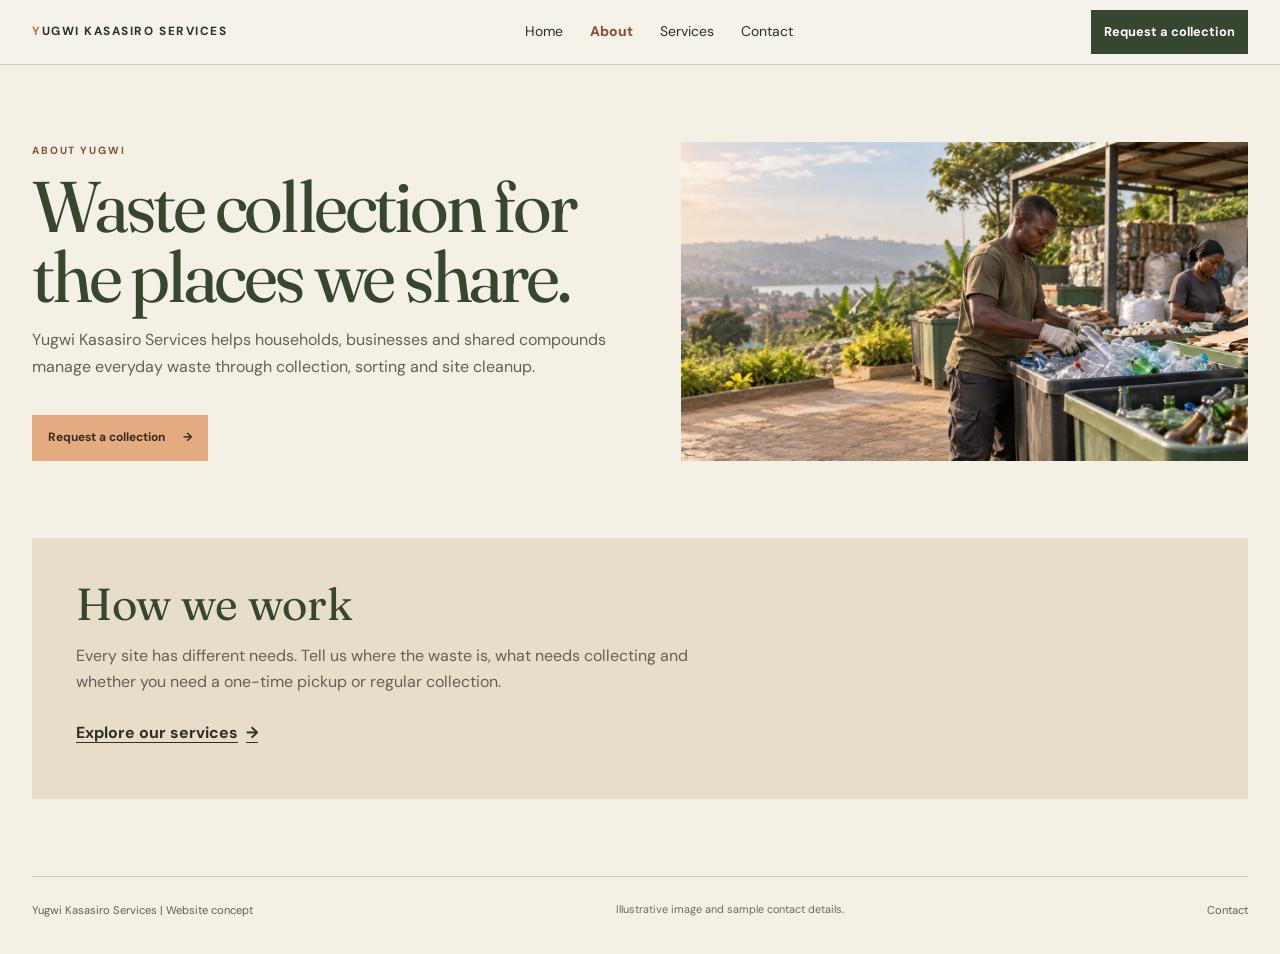
==== commit 55832db2: "Refresh the About page and restore homepage service cards" ====
--- a/about.html
+++ b/about.html
@@ -1 +1,18 @@
-<!doctype html><html lang="en"><head><meta charset="utf-8"><meta name="viewport" content="width=device-width,initial-scale=1"><meta name="theme-color" content="#272922"><title>About | Yugwi Kasasiro Services</title><meta name="description" content="Learn about Yugwi Kasasiro Services and its approach to cleaner homes and shared places."><link rel="stylesheet" href="style.css?v=photo-home-2"></head><body><header class="site-header yugwi-header"><div class="wrap nav"><a class="brand" href="index.html"><span>Y</span>ugwi Kasasiro Services</a><nav class="nav-links" aria-label="Main navigation"><a href="index.html">Home</a><a aria-current="page" href="about.html">About</a><a href="services.html">Services</a><a href="contact.html">Contact</a></nav><a class="nav-contact" href="index.html#collection">Request a collection</a></div></header><main><section class="page-hero"><div class="wrap"><p class="eyebrow">About Yugwi</p><h1>We care for the spaces we share.</h1><p>Yugwi Kasasiro Services brings practical waste collection and cleanup together with a simple belief: clean surroundings are easier to maintain when everyone has a dependable way to take part.</p></div></section><section class="section"><div class="wrap intro-grid"><p class="label">Our approach</p><div><h2>Make it simple to do the right thing.</h2><p class="section-copy">We help customers build a clear routine for waste: know when it will be collected, keep recyclable materials separate and make sure the place is ready for the next day.</p></div></div></section><section class="section highlight"><div class="wrap"><div class="intro-grid"><p class="label">The difference</p><div><h2>Reliable collection. Respectful service.</h2><div class="columns"><article class="column-card"><h3>For people</h3><p>Friendly service for households, businesses and the people who keep them running.</p></article><article class="column-card"><h3>For places</h3><p>Thoughtful care for compounds, workspaces and neighborhood spaces people use every day.</p></article></div></div></div></div></section></main><footer class="wrap footer"><span>Yugwi Kasasiro Services  |  Website concept</span><span class="fiction-note">Sample copy and contact details.</span><a href="contact.html">Contact</a></footer></body></html>
+<!doctype html><html lang="en"><head><meta charset="utf-8"><meta name="viewport" content="width=device-width,initial-scale=1"><meta name="theme-color" content="#272922"><title>About | Yugwi Kasasiro Services</title><meta name="description" content="Learn about Yugwi Kasasiro Services and its approach to cleaner homes and shared places."><link rel="stylesheet" href="style.css?v=about-cards-1"></head><body><header class="site-header yugwi-header"><div class="wrap nav"><a class="brand" href="index.html"><span>Y</span>ugwi Kasasiro Services</a><nav class="nav-links" aria-label="Main navigation"><a href="index.html">Home</a><a aria-current="page" href="about.html">About</a><a href="services.html">Services</a><a href="contact.html">Contact</a></nav><a class="nav-contact" href="index.html#collection">Request a collection</a></div></header>
+<main class="about-main">
+  <section class="wrap about-intro" aria-labelledby="about-heading">
+    <div class="about-copy">
+      <p class="label">About Yugwi</p>
+      <h1 id="about-heading">Waste collection for the places we share.</h1>
+      <p>Yugwi Kasasiro Services helps households, businesses and shared compounds manage everyday waste through collection, sorting and site cleanup.</p>
+      <a class="link-button" href="index.html#collection">Request a collection <span aria-hidden="true">&rarr;</span></a>
+    </div>
+    <img src="images/hero.jpg" alt="Illustration of a community team sorting reusable materials" width="1536" height="1024">
+  </section>
+  <section class="wrap about-approach" aria-labelledby="approach-heading">
+    <h2 id="approach-heading">How we work</h2>
+    <p>Every site has different needs. Tell us where the waste is, what needs collecting and whether you need a one-time pickup or regular collection.</p>
+    <a href="services.html">Explore our services <span aria-hidden="true">&rarr;</span></a>
+  </section>
+</main>
+<footer class="wrap footer"><span>Yugwi Kasasiro Services  |  Website concept</span><span class="fiction-note">Illustrative image and sample contact details.</span><a href="contact.html">Contact</a></footer></body></html>
--- a/style.css
+++ b/style.css
@@ -210,16 +210,16 @@
 }
 
 .collection-services .service-list {
-  gap: 0 24px;
+  gap: 16px;
   margin-top: 12px;
 }
 
 .collection-services .service-card {
-  min-height: 0;
-  padding: 16px 0;
-  background: none;
-  border: 0;
-  border-top: 1px solid var(--pickup-border);
+  min-height: 146px;
+  padding: clamp(18px, 2.5vw, 30px);
+  background: #fffdf7;
+  border: 1px solid var(--pickup-border);
+  border-top: 4px solid var(--moss);
   box-shadow: none;
   backdrop-filter: none;
 }
@@ -266,3 +266,72 @@
     padding-inline: 5px;
   }
 }
+
+
+.about-intro {
+  display: grid;
+  grid-template-columns: minmax(0, 1fr) minmax(0, .95fr);
+  align-items: stretch;
+  gap: clamp(20px, 4vw, 58px);
+  padding: clamp(30px, 6vw, 85px) 0;
+}
+
+.about-copy {
+  align-self: center;
+}
+
+.about-copy .label {
+  color: #815238;
+}
+
+.about-copy h1 {
+  margin: 12px 0 16px;
+  color: #364631;
+  font: 400 clamp(2.75rem, 5.6vw, 5.6rem)/.98 var(--display);
+  letter-spacing: -.045em;
+}
+
+.about-copy p:not(.label),
+.about-approach p {
+  max-width: 57ch;
+  color: var(--muted);
+}
+
+.about-intro img {
+  min-height: 310px;
+  max-height: 530px;
+  object-position: 57% center;
+}
+
+.about-approach {
+  margin-bottom: clamp(30px, 6vw, 78px);
+  padding: clamp(24px, 4vw, 44px);
+  background: #e8ddc8;
+}
+
+.about-approach h2 {
+  margin: 0;
+  color: #364631;
+  font: 400 clamp(1.8rem, 3.5vw, 3rem)/1 var(--display);
+}
+
+.about-approach a {
+  display: inline-flex;
+  gap: 8px;
+  align-items: center;
+  min-height: 44px;
+  font-weight: 700;
+  text-underline-offset: 4px;
+}
+
+@media (max-width: 820px) {
+  .about-intro {
+    grid-template-columns: minmax(0, 1fr);
+  }
+
+  .about-intro img {
+    min-height: 0;
+    height: auto;
+    aspect-ratio: 16 / 10;
+  }
+}
